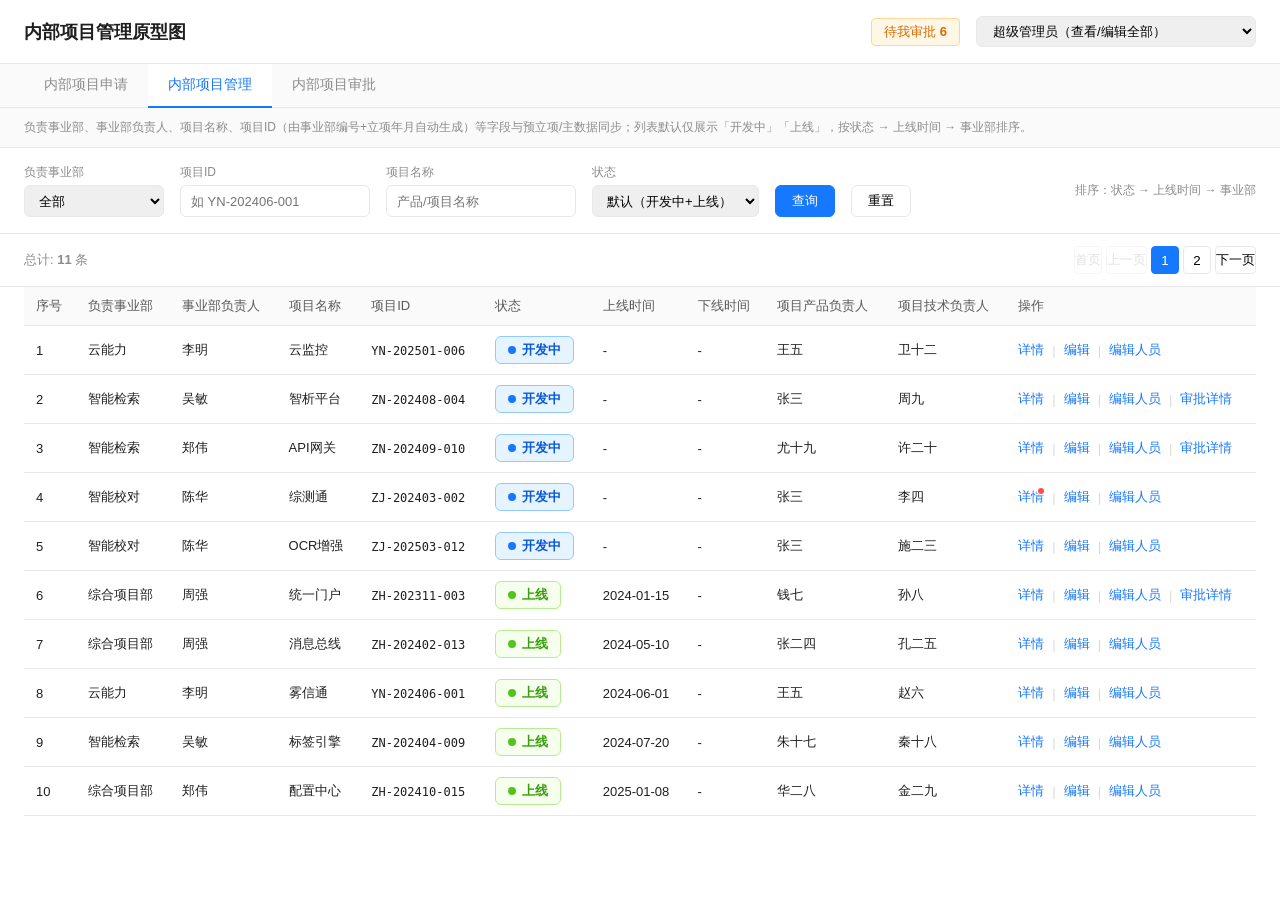
==== internal-project-management/index.html @ 118da161 "Add files via upload" ====
<!DOCTYPE html>
<html lang="zh-CN">
<head>
  <meta charset="UTF-8" />
  <meta name="viewport" content="width=device-width, initial-scale=1.0" />
  <title>内部项目管理原型图</title>
  <link rel="stylesheet" href="css/common.css" />
  <style>
    :root { --primary-hover: #4096ff; }
    .app { max-width: 1600px; margin: 0 auto; background: #fff; min-height: 100vh; box-shadow: 0 0 24px rgba(0,0,0,.06); }
    .header {
      display: flex;
      align-items: center;
      justify-content: space-between;
      padding: 16px 24px;
      border-bottom: 1px solid var(--border);
    }
    .header h1 { font-size: 18px; font-weight: 600; }
    .header-right { display: flex; align-items: center; gap: 16px; }
    .badge-pending {
      background: #fff7e6;
      border: 1px solid #ffd591;
      color: #d46b08;
      padding: 4px 12px;
      border-radius: 4px;
      font-size: 13px;
      cursor: pointer;
    }
    .role-select {
      padding: 6px 12px;
      border: 1px solid var(--border);
      border-radius: 6px;
      min-width: 280px;
      font-size: 13px;
    }
    .sub-tabs {
      display: flex;
      gap: 0;
      padding: 0 24px;
      border-bottom: 1px solid var(--border);
      background: #fafafa;
    }
    .sub-tabs button {
      padding: 12px 20px;
      border: none;
      background: none;
      cursor: pointer;
      font-size: 14px;
      color: var(--text-secondary);
      border-bottom: 2px solid transparent;
      margin-bottom: -1px;
    }
    .sub-tabs button.active {
      color: var(--primary);
      border-bottom-color: var(--primary);
      font-weight: 500;
      background: #fff;
    }
    .hint {
      padding: 10px 24px;
      font-size: 12px;
      color: var(--text-secondary);
      background: #fafafa;
      border-bottom: 1px solid var(--border);
      line-height: 1.6;
    }
    .filters {
      display: flex;
      flex-wrap: wrap;
      align-items: flex-end;
      gap: 12px 16px;
      padding: 16px 24px;
      border-bottom: 1px solid var(--border);
    }
    .field { display: flex; flex-direction: column; gap: 4px; }
    .field label { font-size: 12px; color: var(--text-secondary); }
    .field input, .field select {
      height: 32px;
      padding: 0 10px;
      border: 1px solid var(--border);
      border-radius: 6px;
      min-width: 140px;
      font-size: 13px;
    }
    .field input { min-width: 160px; }
    .btn {
      height: 32px;
      padding: 0 16px;
      border-radius: 6px;
      font-size: 13px;
      cursor: pointer;
      border: 1px solid var(--border);
      background: #fff;
    }
    .btn-primary { background: var(--primary); color: #fff; border-color: var(--primary); }
    .btn-primary:hover { background: var(--primary-hover); }
    .sort-hint {
      margin-left: auto;
      font-size: 12px;
      color: var(--text-secondary);
      align-self: center;
    }
    .toolbar {
      display: flex;
      align-items: center;
      justify-content: space-between;
      padding: 12px 24px;
      border-bottom: 1px solid var(--border);
    }
    .toolbar .total { color: var(--text-secondary); font-size: 13px; }
    .pagination { display: flex; gap: 4px; align-items: center; font-size: 13px; }
    .pagination button {
      min-width: 28px;
      height: 28px;
      border: 1px solid var(--border);
      background: #fff;
      border-radius: 4px;
      cursor: pointer;
    }
    .pagination button.active { background: var(--primary); color: #fff; border-color: var(--primary); }
    .pagination button:disabled { opacity: .4; cursor: not-allowed; }
    .table-wrap { overflow-x: auto; padding: 0 24px 24px; }
    table { width: 100%; border-collapse: collapse; font-size: 13px; }
    th, td {
      padding: 10px 12px;
      text-align: left;
      border-bottom: 1px solid var(--border);
      white-space: nowrap;
    }
    th { background: #fafafa; font-weight: 500; color: #595959; }
    tr:hover td { background: #fafafa; }
    .actions { display: flex; flex-wrap: wrap; align-items: center; gap: 6px 8px; }
    .actions a, .actions button.link {
      background: none;
      border: none;
      color: var(--primary);
      cursor: pointer;
      font-size: 13px;
      padding: 0;
      text-decoration: none;
    }
    .actions a:hover, .actions button.link:hover { text-decoration: underline; }
    .action-sep { color: #d9d9d9; user-select: none; pointer-events: none; }
    .detail-entry.has-dot { position: relative; display: inline-block; padding-right: 8px; }
    .detail-entry.has-dot::after {
      content: "";
      position: absolute;
      top: 0;
      right: 0;
      width: 6px;
      height: 6px;
      background: #ff4d4f;
      border-radius: 50%;
      box-shadow: 0 0 0 1px #fff;
    }
    .actions a.disabled, .actions button.link.disabled {
      color: #bfbfbf;
      cursor: not-allowed;
      text-decoration: none;
    }
    .tab-panel { display: none; }
    .tab-panel.active { display: block; }
    .empty-state {
      padding: 48px;
      text-align: center;
      color: var(--text-secondary);
    }
    .apply-placeholder {
      padding: 40px 24px;
      text-align: center;
      color: var(--text-secondary);
    }
    .apply-placeholder p { margin-top: 8px; font-size: 13px; }
  </style>
</head>
<body>
  <div class="app">
    <header class="header">
      <h1>内部项目管理原型图</h1>
      <div class="header-right">
        <span class="badge-pending" id="pendingBadge" title="切换到内部项目审批">待我审批 <strong id="pendingCount">0</strong></span>
        <select class="role-select" id="roleSelect" aria-label="原型角色"></select>
      </div>
    </header>

    <nav class="sub-tabs" id="subTabs">
      <button type="button" data-tab="apply">内部项目申请</button>
      <button type="button" data-tab="manage" class="active">内部项目管理</button>
      <button type="button" data-tab="approve">内部项目审批</button>
    </nav>

    <div id="panelApply" class="tab-panel">
      <p class="hint">内部项目立项申请列表；审批通过后将进入「内部项目管理」。项目ID 在审批通过后按<strong>事业部编号 + 立项年月</strong>生成。当前角色：<span id="applyRoleHint"></span></p>

      <form class="filters" id="applyFilterForm" onsubmit="return false;">
        <div class="field">
          <label for="afApplyBu">负责事业部</label>
          <select id="afApplyBu"><option value="">全部</option></select>
        </div>
        <div class="field">
          <label for="afApplyName">项目名称</label>
          <input id="afApplyName" type="text" placeholder="产品/项目名称" />
        </div>
        <div class="field">
          <label for="afApplyStatus">申请状态</label>
          <select id="afApplyStatus">
            <option value="default" selected>默认（进行中）</option>
            <option value="draft">待提交</option>
            <option value="reviewing">审核中</option>
            <option value="pending">待我审批</option>
            <option value="done">已通过</option>
            <option value="rejected">已驳回</option>
            <option value="all">全部</option>
          </select>
        </div>
        <button type="button" class="btn btn-primary" id="btnApplySearch">查询</button>
        <button type="button" class="btn" id="btnApplyReset">重置</button>
      </form>

      <div class="toolbar">
        <span class="total">总计: <strong id="applyTotalCount">0</strong> 条</span>
        <div style="display:flex;align-items:center;gap:12px;flex-wrap:wrap">
          <button type="button" class="btn btn-primary" id="btnNewApply">新建申请</button>
          <div class="pagination" id="applyPagination"></div>
        </div>
      </div>

      <div class="table-wrap">
        <table>
          <thead>
            <tr>
              <th>序号</th>
              <th>负责事业部</th>
              <th>事业部负责人</th>
              <th>项目名称</th>
              <th>立项年月</th>
              <th>项目产品负责人</th>
              <th>项目技术负责人</th>
              <th>申请状态</th>
              <th>操作</th>
            </tr>
          </thead>
          <tbody id="applyTableBody"></tbody>
        </table>
      </div>
    </div>

    <div id="panelManage" class="tab-panel active">
      <p class="hint">负责事业部、事业部负责人、项目名称、项目ID（由事业部编号+立项年月自动生成）等字段与预立项/主数据同步；列表默认仅展示「开发中」「上线」，按状态 → 上线时间 → 事业部排序。</p>

      <form class="filters" id="filterForm" onsubmit="return false;">
        <div class="field">
          <label for="fBu">负责事业部</label>
          <select id="fBu"><option value="">全部</option></select>
        </div>
        <div class="field">
          <label for="fProjectId">项目ID</label>
          <input id="fProjectId" type="text" placeholder="如 YN-202406-001" />
        </div>
        <div class="field">
          <label for="fName">项目名称</label>
          <input id="fName" type="text" placeholder="产品/项目名称" />
        </div>
        <div class="field">
          <label for="fStatus">状态</label>
          <select id="fStatus">
            <option value="all">全部</option>
            <option value="default" selected>默认（开发中+上线）</option>
            <option value="开发中">开发中</option>
            <option value="上线">上线</option>
            <option value="下线">下线</option>
          </select>
        </div>
        <button type="button" class="btn btn-primary" id="btnSearch">查询</button>
        <button type="button" class="btn" id="btnReset">重置</button>
        <span class="sort-hint">排序：状态 → 上线时间 → 事业部</span>
      </form>

      <div class="toolbar">
        <span class="total">总计: <strong id="totalCount">0</strong> 条</span>
        <div class="pagination" id="pagination"></div>
      </div>

      <div class="table-wrap">
        <table>
          <thead>
            <tr>
              <th>序号</th>
              <th>负责事业部</th>
              <th>事业部负责人</th>
              <th>项目名称</th>
              <th>项目ID</th>
              <th>状态</th>
              <th>上线时间</th>
              <th>下线时间</th>
              <th>项目产品负责人</th>
              <th>项目技术负责人</th>
              <th>操作</th>
            </tr>
          </thead>
          <tbody id="tableBody"></tbody>
        </table>
      </div>
    </div>

    <div id="panelApprove" class="tab-panel">
      <p class="hint">默认仅展示<strong>流转到当前角色、待我处理</strong>的审批（不含待填写草稿）；点击「审批详情」查看流程。超级管理层/管理层可筛选已通过、已驳回等历史记录。</p>
      <form class="filters" id="approveFilterForm" onsubmit="return false;">
        <div class="field">
          <label for="afWfStatus">审批状态</label>
          <select id="afWfStatus">
            <option value="default" selected>默认（待我审批）</option>
            <option value="pending">待我审批</option>
            <option value="done">已通过</option>
            <option value="rejected">已驳回</option>
            <option value="all">全部记录</option>
          </select>
        </div>
        <div class="field">
          <label for="afType">申请类型</label>
          <select id="afType">
            <option value="">全部</option>
            <option value="establish">立项申请</option>
            <option value="status">状态变更</option>
            <option value="ownerChange">负责人变更</option>
            <option value="buChange">事业部变更</option>
            <option value="delete">删除申请</option>
          </select>
        </div>
        <div class="field">
          <label for="afName">项目名称 / ID</label>
          <input id="afName" type="text" placeholder="关键词检索" />
        </div>
        <button type="button" class="btn btn-primary" id="btnApproveSearch">查询</button>
        <button type="button" class="btn" id="btnApproveReset">重置</button>
        <span class="sort-hint" id="approveTotalHint"></span>
      </form>
      <div class="table-wrap" style="padding-top:0">
        <table>
          <thead>
            <tr>
              <th>序号</th>
              <th>项目名称</th>
              <th>项目ID</th>
              <th>申请类型</th>
              <th>状态</th>
              <th>操作</th>
            </tr>
          </thead>
          <tbody id="approveBody"></tbody>
        </table>
      </div>
    </div>
  </div>

  <div class="toast" id="toast"></div>

  <div class="modal-overlay" id="modal">
    <div class="modal">
      <div class="modal-header">
        <span id="modalTitle">标题</span>
        <button type="button" class="modal-close" id="modalClose" aria-label="关闭">&times;</button>
      </div>
      <div class="modal-body" id="modalBody"></div>
      <div class="modal-footer" id="modalFooter"></div>
    </div>
  </div>

  <div class="modal-overlay confirm-modal" id="confirmModal">
    <div class="modal">
      <div class="modal-header"><span id="confirmTitle">请确认</span></div>
      <div class="modal-body"><div id="confirmMessage"></div></div>
      <div class="modal-footer" style="padding:12px 20px;border-top:1px solid #e8e8e8;display:flex;justify-content:flex-end;gap:8px">
        <button type="button" class="btn" id="confirmCancel">取消</button>
        <button type="button" class="btn btn-primary" id="confirmOk">确认</button>
      </div>
    </div>
  </div>

  <script src="js/store.js?v=2"></script>
  <script src="js/approval.js?v=2"></script>
  <script src="js/project-edit.js?v=2"></script>
  <script src="js/list.js?v=2"></script>
</body>
</html>
---- internal-project-management/css/common.css ----
:root {
  --primary: #1677ff;
  --primary-hover: #4096ff;
  --border: #e8e8e8;
  --bg: #f5f6f8;
  --text: #1f1f1f;
  --text-secondary: #8c8c8c;
  --status-online: #52c41a;
  --status-dev: #1677ff;
  --status-offline: #8c8c8c;
}
* { box-sizing: border-box; margin: 0; padding: 0; }
body {
  font-family: -apple-system, BlinkMacSystemFont, "Segoe UI", "PingFang SC", "Microsoft YaHei", sans-serif;
  font-size: 14px;
  color: var(--text);
  background: var(--bg);
  min-height: 100vh;
}
.btn {
  height: 32px;
  padding: 0 16px;
  border-radius: 6px;
  font-size: 13px;
  cursor: pointer;
  border: 1px solid var(--border);
  background: #fff;
  display: inline-flex;
  align-items: center;
  justify-content: center;
}
.btn-primary { background: var(--primary); color: #fff; border-color: var(--primary); }
.btn-primary:hover { background: var(--primary-hover); }
.btn:disabled { opacity: .45; cursor: not-allowed; }
.btn-danger { color: #ff4d4f; border-color: #ffccc7; }
.btn-danger:hover { background: #fff2f0; }
.status-badge {
  display: inline-flex;
  align-items: center;
  gap: 6px;
  padding: 4px 12px;
  border-radius: 6px;
  font-weight: 600;
  font-size: 13px;
}
.status-badge::before { content: ""; width: 8px; height: 8px; border-radius: 50%; }
.status-online { background: #f6ffed; color: #389e0d; border: 1px solid #b7eb8f; }
.status-online::before { background: var(--status-online); }
.status-dev { background: #e6f4ff; color: #0958d9; border: 1px solid #91caff; }
.status-dev::before { background: var(--status-dev); }
.status-offline { background: #f5f5f5; color: #595959; border: 1px solid #d9d9d9; }
.status-offline::before { background: var(--status-offline); }
.action-tag { font-size: 11px; padding: 1px 6px; border-radius: 3px; white-space: nowrap; }
.tag-warn { background: #fff7e6; color: #d46b08; border: 1px solid #ffd591; }
.tag-danger { background: #fff2f0; color: #cf1322; border: 1px solid #ffccc7; }
.modal-overlay {
  display: none;
  position: fixed;
  inset: 0;
  background: rgba(0,0,0,.45);
  z-index: 1000;
  align-items: center;
  justify-content: center;
  padding: 24px;
  pointer-events: none;
}
.modal-overlay.show { display: flex; pointer-events: auto; }
#modal.modal-overlay.show { z-index: 1100; }
.confirm-modal.show { z-index: 1200; }
.modal {
  background: #fff;
  border-radius: 8px;
  width: 480px;
  max-width: 100%;
  max-height: 85vh;
  overflow: hidden;
  display: flex;
  flex-direction: column;
  box-shadow: 0 6px 24px rgba(0,0,0,.15);
}
.modal-header {
  padding: 16px 20px;
  border-bottom: 1px solid var(--border);
  font-weight: 600;
  display: flex;
  justify-content: space-between;
  align-items: center;
  flex-shrink: 0;
}
.modal-close { background: none; border: none; font-size: 20px; cursor: pointer; color: #8c8c8c; }
.modal-body { padding: 20px; overflow-y: auto; flex: 1; }
.modal-footer {
  padding: 12px 20px;
  border-top: 1px solid var(--border);
  display: flex;
  justify-content: flex-end;
  gap: 8px;
  flex-shrink: 0;
}
.modal-footer.hidden { display: none; }
.modal-overlay.wide .modal { width: 560px; }
.modal-overlay.large .modal { width: 640px; }
.modal-body .form-field { margin-bottom: 14px; }
.modal-body .form-field label { display: block; font-size: 13px; margin-bottom: 6px; font-weight: 500; }
.modal-body .form-field input,
.modal-body .form-field textarea,
.modal-body .form-field select {
  width: 100%;
  padding: 8px 10px;
  border: 1px solid var(--border);
  border-radius: 6px;
  font-size: 13px;
}
.modal-body .form-field textarea { min-height: 80px; resize: vertical; }
.field-hint { display: block; font-size: 12px; color: #8c8c8c; margin-bottom: 6px; }
.form-section-title { font-size: 14px; font-weight: 600; margin: 0 0 12px; color: #262626; }

/* 人员搜索选择器 */
.people-picker { position: relative; }
.people-picker-input {
  width: 100%;
  padding: 8px 10px;
  border: 1px solid var(--border);
  border-radius: 6px;
  font-size: 13px;
}
.people-picker-list {
  display: none;
  position: absolute;
  left: 0;
  right: 0;
  top: 100%;
  margin: 4px 0 0;
  padding: 4px 0;
  max-height: 200px;
  overflow-y: auto;
  background: #fff;
  border: 1px solid var(--border);
  border-radius: 6px;
  box-shadow: 0 4px 12px rgba(0,0,0,.1);
  list-style: none;
  z-index: 10;
}
.people-picker-list.open { display: block; }
.people-picker-list li {
  padding: 8px 12px;
  font-size: 13px;
  cursor: pointer;
}
.people-picker-list li:hover,
.people-picker-list li:focus { background: #e6f4ff; color: #0958d9; }
.people-picker-list .people-picker-empty { color: #8c8c8c; cursor: default; }
.people-picker-list .people-picker-empty:hover { background: transparent; color: #8c8c8c; }
.people-picker-add { margin-top: 10px; }

.member-chip-list {
  display: flex;
  flex-wrap: wrap;
  gap: 8px;
  min-height: 32px;
  margin-bottom: 4px;
}
.member-chips-empty { font-size: 12px; color: #8c8c8c; }
.member-chip {
  display: inline-flex;
  align-items: center;
  gap: 4px;
  padding: 4px 8px 4px 10px;
  background: #f0f5ff;
  border: 1px solid #adc6ff;
  border-radius: 4px;
  font-size: 13px;
}
.member-chip-remove {
  border: none;
  background: none;
  color: #8c8c8c;
  cursor: pointer;
  font-size: 16px;
  line-height: 1;
  padding: 0 2px;
}
.member-chip-remove:hover { color: #ff4d4f; }
.cross-members-readonly { margin-top: 16px; padding-top: 12px; border-top: 1px dashed var(--border); }
.cross-members-readonly .member-tags { display: flex; flex-wrap: wrap; gap: 6px; margin-top: 8px; }
.edit-form-grid {
  display: grid;
  grid-template-columns: 1fr 1fr;
  gap: 12px 16px;
}
.edit-form-grid .form-field.full { grid-column: 1 / -1; }
.bu-change-reason.hidden,
.change-approval-reason.hidden { display: none; }
@media (max-width: 560px) {
  .edit-form-grid { grid-template-columns: 1fr; }
}

.cross-members-readonly .member-tag {
  font-size: 12px;
  padding: 2px 8px;
  border-radius: 4px;
  background: #fff7e6;
  border: 1px solid #ffd591;
  color: #d46b08;
}
.toast {
  position: fixed;
  bottom: 24px;
  left: 50%;
  transform: translateX(-50%);
  background: rgba(0,0,0,.78);
  color: #fff;
  padding: 10px 20px;
  border-radius: 6px;
  font-size: 13px;
  z-index: 2000;
  opacity: 0;
  transition: opacity .2s;
  pointer-events: none;
}
.toast.show { opacity: 1; }

/* 审批流程状态 */
.wf-status {
  display: inline-block;
  padding: 2px 10px;
  border-radius: 4px;
  font-size: 12px;
  font-weight: 500;
  cursor: inherit;
}
button.link.wf-status-btn { border: none; background: none; padding: 0; cursor: pointer; }
button.link.wf-status-btn:hover .wf-status { opacity: 0.85; text-decoration: underline; }
.wf-draft { background: #fff7e6; color: #d46b08; border: 1px solid #ffd591; }
.wf-pending { background: #fff2f0; color: #cf1322; border: 1px solid #ffccc7; }
.wf-reviewing { background: #e6f4ff; color: #0958d9; border: 1px solid #91caff; }
.wf-done { background: #f6ffed; color: #389e0d; border: 1px solid #b7eb8f; }
.wf-rejected { background: #f5f5f5; color: #595959; border: 1px solid #d9d9d9; }
.wf-hint { font-size: 12px; color: #8c8c8c; margin-top: 4px; max-width: 280px; }

.wf-chart-title { font-weight: 600; margin-bottom: 8px; }
.wf-chart-meta { font-size: 12px; color: #8c8c8c; display: flex; gap: 16px; margin-bottom: 20px; }
.wf-steps {
  display: flex;
  flex-direction: row;
  align-items: flex-start;
  gap: 0;
  padding: 8px 0 4px;
  overflow-x: auto;
}
.wf-step {
  flex: 1;
  min-width: 140px;
  display: flex;
  flex-direction: column;
  align-items: center;
  text-align: center;
  padding: 0 20px;
  position: relative;
}
.wf-step:not(:last-child)::after {
  content: "";
  position: absolute;
  top: 14px;
  left: calc(50% + 18px);
  width: calc(100% - 36px);
  height: 2px;
  background: #e8e8e8;
  z-index: 0;
}
.wf-step.done:not(:last-child)::after { background: #91caff; }
.wf-step-icon {
  width: 28px;
  height: 28px;
  border-radius: 50%;
  border: 2px solid #d9d9d9;
  display: flex;
  align-items: center;
  justify-content: center;
  font-size: 12px;
  background: #fff;
  flex-shrink: 0;
  z-index: 1;
  margin-bottom: 10px;
}
.wf-step.done .wf-step-icon { background: #1677ff; border-color: #1677ff; color: #fff; }
.wf-step.active .wf-step-icon { border-color: #1677ff; color: #1677ff; box-shadow: 0 0 0 3px #e6f4ff; }
.wf-step.rejected .wf-step-icon { border-color: #ff4d4f; color: #ff4d4f; }
.wf-step-body { width: 100%; }
.wf-step-label { font-weight: 500; font-size: 13px; }
.wf-step-assignee { font-size: 12px; color: #8c8c8c; margin-top: 2px; }
.wf-step-status { font-size: 12px; margin-top: 6px; }
.wf-step-tag { font-size: 11px; padding: 1px 6px; border-radius: 3px; margin-left: 6px; }
.wf-step-tag.pending { background: #fff2f0; color: #cf1322; }
.wf-step-tag.reviewing { background: #e6f4ff; color: #0958d9; }
.wf-step-time { font-size: 11px; color: #bfbfbf; margin-top: 2px; }
.wf-files { margin-top: 20px; padding-top: 16px; border-top: 1px solid #e8e8e8; }
.wf-files-title { font-size: 13px; font-weight: 500; margin-bottom: 10px; }
.wf-file-item {
  display: flex;
  align-items: center;
  gap: 10px;
  padding: 8px 12px;
  background: #fafafa;
  border-radius: 6px;
  margin-bottom: 6px;
  font-size: 13px;
}
.wf-file-size { color: #8c8c8c; font-size: 12px; flex: 1; }

.confirm-modal .modal { width: 420px; }
.confirm-modal .modal-body p { font-size: 14px; line-height: 1.6; }
.flow-modal .modal { width: 560px; }

/* 审批列表内嵌进度 */
#panelApprove table th.col-progress,
#panelApprove table td.col-progress {
  min-width: 320px;
  max-width: 480px;
  white-space: normal;
}
.wf-inline {
  display: flex;
  flex-wrap: wrap;
  align-items: center;
  gap: 2px 0;
  font-size: 12px;
  line-height: 1.4;
}
.wf-inline-arrow {
  display: inline-block;
  width: 14px;
  height: 1px;
  background: #d9d9d9;
  margin: 0 4px;
  position: relative;
  flex-shrink: 0;
}
.wf-inline-arrow::after {
  content: "";
  position: absolute;
  right: 0;
  top: -3px;
  border: 4px solid transparent;
  border-left-color: #d9d9d9;
}
.wf-inline-step {
  display: inline-flex;
  flex-direction: column;
  align-items: center;
  padding: 4px 8px;
  border-radius: 6px;
  border: 1px solid #e8e8e8;
  background: #fafafa;
  min-width: 72px;
  position: relative;
}
.wf-inline-step .wf-inline-label { font-weight: 500; color: #595959; font-size: 11px; }
.wf-inline-step .wf-inline-sub { font-size: 10px; color: #8c8c8c; margin-top: 2px; max-width: 88px; overflow: hidden; text-overflow: ellipsis; white-space: nowrap; }
.wf-inline-step.done { background: #f6ffed; border-color: #b7eb8f; }
.wf-inline-step.done .wf-inline-label { color: #389e0d; }
.wf-inline-step.done::before { content: "✓"; position: absolute; top: -6px; right: -4px; font-size: 10px; color: #52c41a; background: #fff; border-radius: 50%; width: 14px; height: 14px; line-height: 14px; text-align: center; }
.wf-inline-step.active { background: #e6f4ff; border-color: #91caff; box-shadow: 0 0 0 2px rgba(22,119,255,.12); }
.wf-inline-step.active .wf-inline-label { color: #0958d9; }
.wf-inline-step.wait { opacity: 0.75; }
.wf-inline-step.rejected { background: #fff2f0; border-color: #ffccc7; }
.wf-inline-step.rejected .wf-inline-label { color: #cf1322; }
.wf-inline-tag {
  font-style: normal;
  font-size: 10px;
  padding: 0 4px;
  border-radius: 2px;
  margin-top: 3px;
  background: #fff7e6;
  color: #d46b08;
}
.wf-inline-step.active .wf-inline-tag { background: #fff2f0; color: #cf1322; }
.wf-inline-files {
  flex: 1 1 100%;
  margin-top: 6px;
}
.btn-view-file-inline {
  font-size: 12px;
  padding: 0;
}
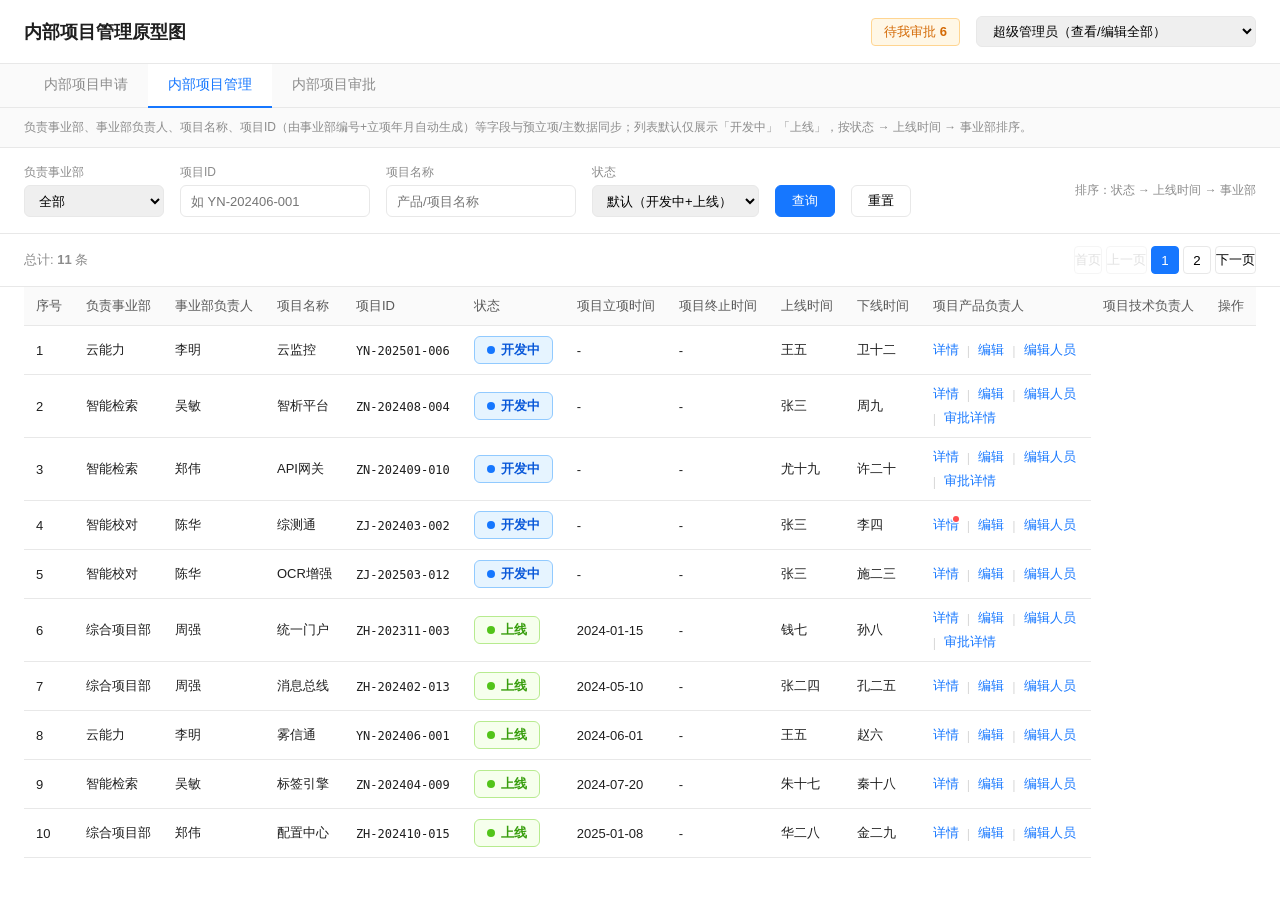
==== commit 57d5b05e: "Fix HTML encoding issues in index.html" ====
--- a/internal-project-management/index.html
+++ b/internal-project-management/index.html
@@ -291,6 +291,8 @@
               <th>项目名称</th>
               <th>项目ID</th>
               <th>状态</th>
+              <th>项目立项时间</th>
+              <th>项目终止时间</th>
               <th>上线时间</th>
               <th>下线时间</th>
               <th>项目产品负责人</th>
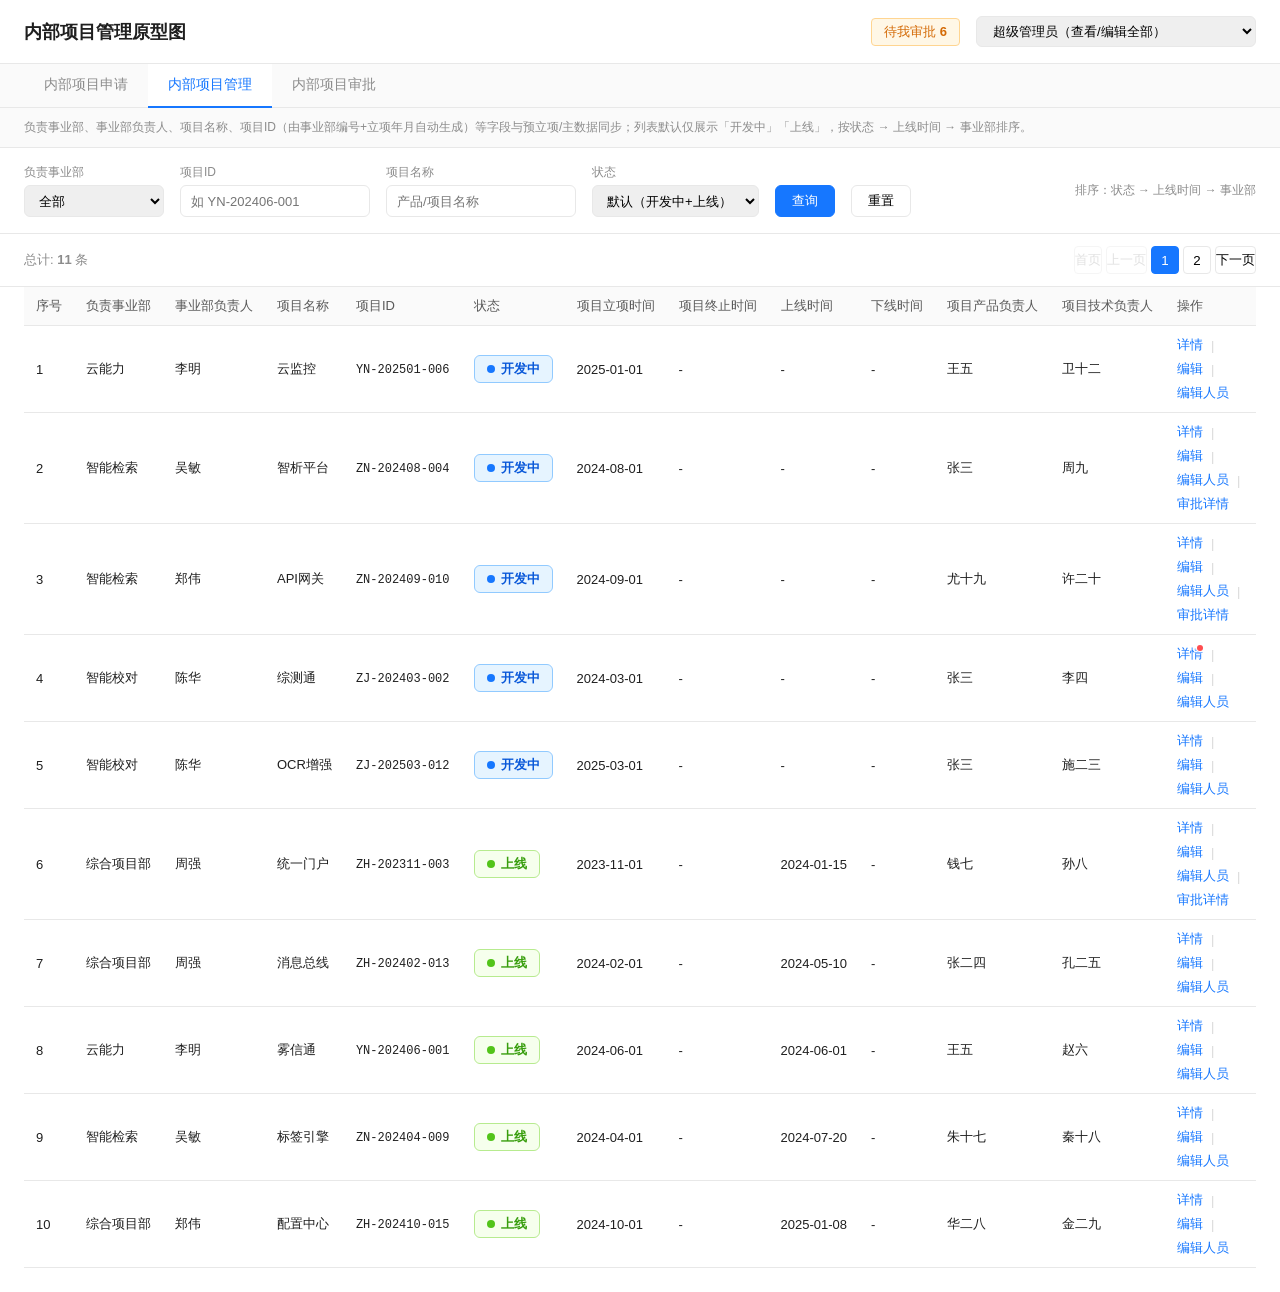
==== commit 94680ca8: "Update index.html" ====
--- a/internal-project-management/index.html
+++ b/internal-project-management/index.html
@@ -379,9 +379,9 @@
     </div>
   </div>
 
-  <script src="js/store.js?v=2"></script>
-  <script src="js/approval.js?v=2"></script>
-  <script src="js/project-edit.js?v=2"></script>
-  <script src="js/list.js?v=2"></script>
+  <script src="js/store.js?v=3"></script>
+  <script src="js/approval.js?v=3"></script>
+  <script src="js/project-edit.js?v=3"></script>
+  <script src="js/list.js?v=3"></script>
 </body>
 </html>
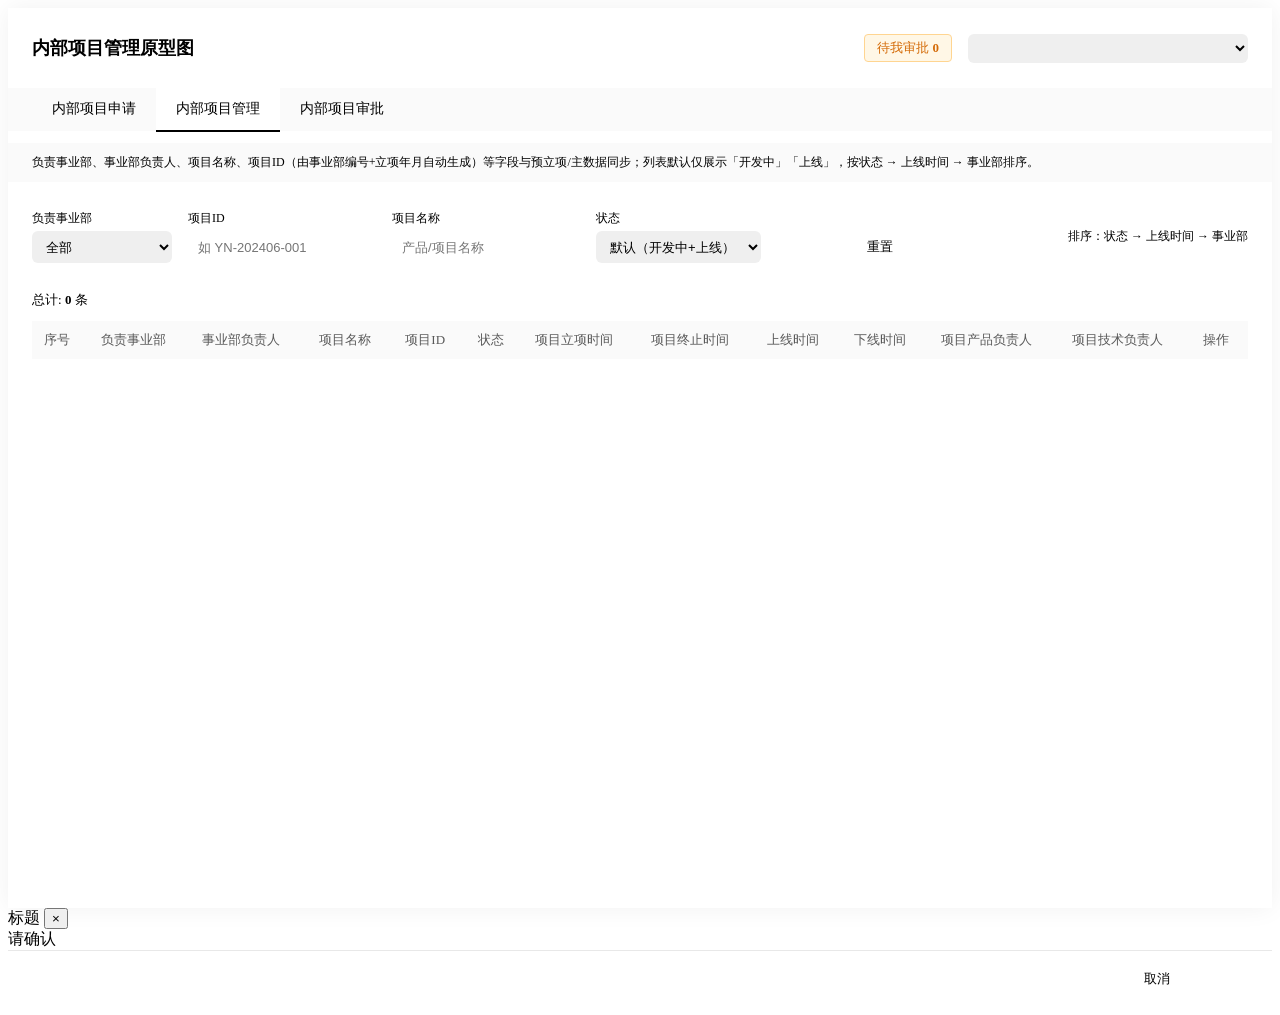
==== commit 64e85ca3: "Update index.html" ====
--- a/internal-project-management/index.html
+++ b/internal-project-management/index.html
@@ -379,9 +379,9 @@
     </div>
   </div>
 
-  <script src="js/store.js?v=3"></script>
-  <script src="js/approval.js?v=3"></script>
-  <script src="js/project-edit.js?v=3"></script>
-  <script src="js/list.js?v=3"></script>
+  <script src="js/store.js?v=4"></script>
+  <script src="js/approval.js?v=4"></script>
+  <script src="js/project-edit.js?v=4"></script>
+  <script src="js/list.js?v=4"></script>
 </body>
 </html>
--- a/internal-project-management/css/common.css
+++ b/internal-project-management/css/common.css
@@ -1,385 +1,840 @@
-:root {
-  --primary: #1677ff;
-  --primary-hover: #4096ff;
-  --border: #e8e8e8;
-  --bg: #f5f6f8;
-  --text: #1f1f1f;
-  --text-secondary: #8c8c8c;
-  --status-online: #52c41a;
-  --status-dev: #1677ff;
-  --status-offline: #8c8c8c;
-}
-* { box-sizing: border-box; margin: 0; padding: 0; }
-body {
-  font-family: -apple-system, BlinkMacSystemFont, "Segoe UI", "PingFang SC", "Microsoft YaHei", sans-serif;
-  font-size: 14px;
-  color: var(--text);
-  background: var(--bg);
-  min-height: 100vh;
-}
-.btn {
-  height: 32px;
-  padding: 0 16px;
-  border-radius: 6px;
-  font-size: 13px;
-  cursor: pointer;
-  border: 1px solid var(--border);
-  background: #fff;
-  display: inline-flex;
-  align-items: center;
-  justify-content: center;
-}
-.btn-primary { background: var(--primary); color: #fff; border-color: var(--primary); }
-.btn-primary:hover { background: var(--primary-hover); }
-.btn:disabled { opacity: .45; cursor: not-allowed; }
-.btn-danger { color: #ff4d4f; border-color: #ffccc7; }
-.btn-danger:hover { background: #fff2f0; }
-.status-badge {
-  display: inline-flex;
-  align-items: center;
-  gap: 6px;
-  padding: 4px 12px;
-  border-radius: 6px;
-  font-weight: 600;
-  font-size: 13px;
-}
-.status-badge::before { content: ""; width: 8px; height: 8px; border-radius: 50%; }
-.status-online { background: #f6ffed; color: #389e0d; border: 1px solid #b7eb8f; }
-.status-online::before { background: var(--status-online); }
-.status-dev { background: #e6f4ff; color: #0958d9; border: 1px solid #91caff; }
-.status-dev::before { background: var(--status-dev); }
-.status-offline { background: #f5f5f5; color: #595959; border: 1px solid #d9d9d9; }
-.status-offline::before { background: var(--status-offline); }
-.action-tag { font-size: 11px; padding: 1px 6px; border-radius: 3px; white-space: nowrap; }
-.tag-warn { background: #fff7e6; color: #d46b08; border: 1px solid #ffd591; }
-.tag-danger { background: #fff2f0; color: #cf1322; border: 1px solid #ffccc7; }
-.modal-overlay {
-  display: none;
-  position: fixed;
-  inset: 0;
-  background: rgba(0,0,0,.45);
-  z-index: 1000;
-  align-items: center;
-  justify-content: center;
-  padding: 24px;
-  pointer-events: none;
-}
-.modal-overlay.show { display: flex; pointer-events: auto; }
-#modal.modal-overlay.show { z-index: 1100; }
-.confirm-modal.show { z-index: 1200; }
-.modal {
-  background: #fff;
-  border-radius: 8px;
-  width: 480px;
-  max-width: 100%;
-  max-height: 85vh;
-  overflow: hidden;
-  display: flex;
-  flex-direction: column;
-  box-shadow: 0 6px 24px rgba(0,0,0,.15);
-}
-.modal-header {
-  padding: 16px 20px;
-  border-bottom: 1px solid var(--border);
-  font-weight: 600;
-  display: flex;
-  justify-content: space-between;
-  align-items: center;
-  flex-shrink: 0;
-}
-.modal-close { background: none; border: none; font-size: 20px; cursor: pointer; color: #8c8c8c; }
-.modal-body { padding: 20px; overflow-y: auto; flex: 1; }
-.modal-footer {
-  padding: 12px 20px;
-  border-top: 1px solid var(--border);
-  display: flex;
-  justify-content: flex-end;
-  gap: 8px;
-  flex-shrink: 0;
-}
-.modal-footer.hidden { display: none; }
-.modal-overlay.wide .modal { width: 560px; }
-.modal-overlay.large .modal { width: 640px; }
-.modal-body .form-field { margin-bottom: 14px; }
-.modal-body .form-field label { display: block; font-size: 13px; margin-bottom: 6px; font-weight: 500; }
-.modal-body .form-field input,
-.modal-body .form-field textarea,
-.modal-body .form-field select {
-  width: 100%;
-  padding: 8px 10px;
-  border: 1px solid var(--border);
-  border-radius: 6px;
-  font-size: 13px;
-}
-.modal-body .form-field textarea { min-height: 80px; resize: vertical; }
-.field-hint { display: block; font-size: 12px; color: #8c8c8c; margin-bottom: 6px; }
-.form-section-title { font-size: 14px; font-weight: 600; margin: 0 0 12px; color: #262626; }
-
-/* 人员搜索选择器 */
-.people-picker { position: relative; }
-.people-picker-input {
-  width: 100%;
-  padding: 8px 10px;
-  border: 1px solid var(--border);
-  border-radius: 6px;
-  font-size: 13px;
-}
-.people-picker-list {
-  display: none;
-  position: absolute;
-  left: 0;
-  right: 0;
-  top: 100%;
-  margin: 4px 0 0;
-  padding: 4px 0;
-  max-height: 200px;
-  overflow-y: auto;
-  background: #fff;
-  border: 1px solid var(--border);
-  border-radius: 6px;
-  box-shadow: 0 4px 12px rgba(0,0,0,.1);
-  list-style: none;
-  z-index: 10;
-}
-.people-picker-list.open { display: block; }
-.people-picker-list li {
-  padding: 8px 12px;
-  font-size: 13px;
-  cursor: pointer;
-}
-.people-picker-list li:hover,
-.people-picker-list li:focus { background: #e6f4ff; color: #0958d9; }
-.people-picker-list .people-picker-empty { color: #8c8c8c; cursor: default; }
-.people-picker-list .people-picker-empty:hover { background: transparent; color: #8c8c8c; }
-.people-picker-add { margin-top: 10px; }
-
-.member-chip-list {
-  display: flex;
-  flex-wrap: wrap;
-  gap: 8px;
-  min-height: 32px;
-  margin-bottom: 4px;
-}
-.member-chips-empty { font-size: 12px; color: #8c8c8c; }
-.member-chip {
-  display: inline-flex;
-  align-items: center;
-  gap: 4px;
-  padding: 4px 8px 4px 10px;
-  background: #f0f5ff;
-  border: 1px solid #adc6ff;
-  border-radius: 4px;
-  font-size: 13px;
-}
-.member-chip-remove {
-  border: none;
-  background: none;
-  color: #8c8c8c;
-  cursor: pointer;
-  font-size: 16px;
-  line-height: 1;
-  padding: 0 2px;
-}
-.member-chip-remove:hover { color: #ff4d4f; }
-.cross-members-readonly { margin-top: 16px; padding-top: 12px; border-top: 1px dashed var(--border); }
-.cross-members-readonly .member-tags { display: flex; flex-wrap: wrap; gap: 6px; margin-top: 8px; }
-.edit-form-grid {
-  display: grid;
-  grid-template-columns: 1fr 1fr;
-  gap: 12px 16px;
-}
-.edit-form-grid .form-field.full { grid-column: 1 / -1; }
-.bu-change-reason.hidden,
-.change-approval-reason.hidden { display: none; }
-@media (max-width: 560px) {
-  .edit-form-grid { grid-template-columns: 1fr; }
-}
-
-.cross-members-readonly .member-tag {
-  font-size: 12px;
-  padding: 2px 8px;
-  border-radius: 4px;
-  background: #fff7e6;
-  border: 1px solid #ffd591;
-  color: #d46b08;
-}
-.toast {
-  position: fixed;
-  bottom: 24px;
-  left: 50%;
-  transform: translateX(-50%);
-  background: rgba(0,0,0,.78);
-  color: #fff;
-  padding: 10px 20px;
-  border-radius: 6px;
-  font-size: 13px;
-  z-index: 2000;
-  opacity: 0;
-  transition: opacity .2s;
-  pointer-events: none;
-}
-.toast.show { opacity: 1; }
-
-/* 审批流程状态 */
-.wf-status {
-  display: inline-block;
-  padding: 2px 10px;
-  border-radius: 4px;
-  font-size: 12px;
-  font-weight: 500;
-  cursor: inherit;
-}
-button.link.wf-status-btn { border: none; background: none; padding: 0; cursor: pointer; }
-button.link.wf-status-btn:hover .wf-status { opacity: 0.85; text-decoration: underline; }
-.wf-draft { background: #fff7e6; color: #d46b08; border: 1px solid #ffd591; }
-.wf-pending { background: #fff2f0; color: #cf1322; border: 1px solid #ffccc7; }
-.wf-reviewing { background: #e6f4ff; color: #0958d9; border: 1px solid #91caff; }
-.wf-done { background: #f6ffed; color: #389e0d; border: 1px solid #b7eb8f; }
-.wf-rejected { background: #f5f5f5; color: #595959; border: 1px solid #d9d9d9; }
-.wf-hint { font-size: 12px; color: #8c8c8c; margin-top: 4px; max-width: 280px; }
-
-.wf-chart-title { font-weight: 600; margin-bottom: 8px; }
-.wf-chart-meta { font-size: 12px; color: #8c8c8c; display: flex; gap: 16px; margin-bottom: 20px; }
-.wf-steps {
-  display: flex;
-  flex-direction: row;
-  align-items: flex-start;
-  gap: 0;
-  padding: 8px 0 4px;
-  overflow-x: auto;
-}
-.wf-step {
-  flex: 1;
-  min-width: 140px;
-  display: flex;
-  flex-direction: column;
-  align-items: center;
-  text-align: center;
-  padding: 0 20px;
-  position: relative;
-}
-.wf-step:not(:last-child)::after {
-  content: "";
-  position: absolute;
-  top: 14px;
-  left: calc(50% + 18px);
-  width: calc(100% - 36px);
-  height: 2px;
-  background: #e8e8e8;
-  z-index: 0;
-}
-.wf-step.done:not(:last-child)::after { background: #91caff; }
-.wf-step-icon {
-  width: 28px;
-  height: 28px;
-  border-radius: 50%;
-  border: 2px solid #d9d9d9;
-  display: flex;
-  align-items: center;
-  justify-content: center;
-  font-size: 12px;
-  background: #fff;
-  flex-shrink: 0;
-  z-index: 1;
-  margin-bottom: 10px;
-}
-.wf-step.done .wf-step-icon { background: #1677ff; border-color: #1677ff; color: #fff; }
-.wf-step.active .wf-step-icon { border-color: #1677ff; color: #1677ff; box-shadow: 0 0 0 3px #e6f4ff; }
-.wf-step.rejected .wf-step-icon { border-color: #ff4d4f; color: #ff4d4f; }
-.wf-step-body { width: 100%; }
-.wf-step-label { font-weight: 500; font-size: 13px; }
-.wf-step-assignee { font-size: 12px; color: #8c8c8c; margin-top: 2px; }
-.wf-step-status { font-size: 12px; margin-top: 6px; }
-.wf-step-tag { font-size: 11px; padding: 1px 6px; border-radius: 3px; margin-left: 6px; }
-.wf-step-tag.pending { background: #fff2f0; color: #cf1322; }
-.wf-step-tag.reviewing { background: #e6f4ff; color: #0958d9; }
-.wf-step-time { font-size: 11px; color: #bfbfbf; margin-top: 2px; }
-.wf-files { margin-top: 20px; padding-top: 16px; border-top: 1px solid #e8e8e8; }
-.wf-files-title { font-size: 13px; font-weight: 500; margin-bottom: 10px; }
-.wf-file-item {
-  display: flex;
-  align-items: center;
-  gap: 10px;
-  padding: 8px 12px;
-  background: #fafafa;
-  border-radius: 6px;
-  margin-bottom: 6px;
-  font-size: 13px;
-}
-.wf-file-size { color: #8c8c8c; font-size: 12px; flex: 1; }
-
-.confirm-modal .modal { width: 420px; }
-.confirm-modal .modal-body p { font-size: 14px; line-height: 1.6; }
-.flow-modal .modal { width: 560px; }
-
-/* 审批列表内嵌进度 */
-#panelApprove table th.col-progress,
-#panelApprove table td.col-progress {
-  min-width: 320px;
-  max-width: 480px;
-  white-space: normal;
-}
-.wf-inline {
-  display: flex;
-  flex-wrap: wrap;
-  align-items: center;
-  gap: 2px 0;
-  font-size: 12px;
-  line-height: 1.4;
-}
-.wf-inline-arrow {
-  display: inline-block;
-  width: 14px;
-  height: 1px;
-  background: #d9d9d9;
-  margin: 0 4px;
-  position: relative;
-  flex-shrink: 0;
-}
-.wf-inline-arrow::after {
-  content: "";
-  position: absolute;
-  right: 0;
-  top: -3px;
-  border: 4px solid transparent;
-  border-left-color: #d9d9d9;
-}
-.wf-inline-step {
-  display: inline-flex;
-  flex-direction: column;
-  align-items: center;
-  padding: 4px 8px;
-  border-radius: 6px;
-  border: 1px solid #e8e8e8;
-  background: #fafafa;
-  min-width: 72px;
-  position: relative;
-}
-.wf-inline-step .wf-inline-label { font-weight: 500; color: #595959; font-size: 11px; }
-.wf-inline-step .wf-inline-sub { font-size: 10px; color: #8c8c8c; margin-top: 2px; max-width: 88px; overflow: hidden; text-overflow: ellipsis; white-space: nowrap; }
-.wf-inline-step.done { background: #f6ffed; border-color: #b7eb8f; }
-.wf-inline-step.done .wf-inline-label { color: #389e0d; }
-.wf-inline-step.done::before { content: "✓"; position: absolute; top: -6px; right: -4px; font-size: 10px; color: #52c41a; background: #fff; border-radius: 50%; width: 14px; height: 14px; line-height: 14px; text-align: center; }
-.wf-inline-step.active { background: #e6f4ff; border-color: #91caff; box-shadow: 0 0 0 2px rgba(22,119,255,.12); }
-.wf-inline-step.active .wf-inline-label { color: #0958d9; }
-.wf-inline-step.wait { opacity: 0.75; }
-.wf-inline-step.rejected { background: #fff2f0; border-color: #ffccc7; }
-.wf-inline-step.rejected .wf-inline-label { color: #cf1322; }
-.wf-inline-tag {
-  font-style: normal;
-  font-size: 10px;
-  padding: 0 4px;
-  border-radius: 2px;
-  margin-top: 3px;
-  background: #fff7e6;
-  color: #d46b08;
-}
-.wf-inline-step.active .wf-inline-tag { background: #fff2f0; color: #cf1322; }
-.wf-inline-files {
-  flex: 1 1 100%;
-  margin-top: 6px;
-}
-.btn-view-file-inline {
-  font-size: 12px;
-  padding: 0;
-}
+/**
+ * 项目基础信息 / 人员编辑弹窗（列表页、详情页共用）
+ */
+(function () {
+  const { PEOPLE_POOL, BU_CODES, BU_LEADS, genProjectId, getPersonBu, getRole, addActivity } = window.IPM;
+
+  function esc(s) {
+    if (s == null) return "";
+    return String(s)
+      .replace(/&/g, "&amp;")
+      .replace(/</g, "&lt;")
+      .replace(/>/g, "&gt;")
+      .replace(/"/g, "&quot;");
+  }
+
+  function showToast(msg) {
+    const el = document.getElementById("toast");
+    if (!el) return;
+    el.textContent = msg;
+    el.classList.add("show");
+    setTimeout(() => el.classList.remove("show"), 2400);
+  }
+
+  function openModal(title, bodyHtml, footerHtml, sizeClass = "") {
+    const overlay = document.getElementById("modal");
+    if (!overlay) {
+      showToast("弹窗未就绪，请刷新页面");
+      return false;
+    }
+    document.getElementById("modalTitle").textContent = title;
+    document.getElementById("modalBody").innerHTML = bodyHtml;
+    const foot = document.getElementById("modalFooter");
+    foot.innerHTML = footerHtml || "";
+    foot.classList.toggle("hidden", !footerHtml);
+    overlay.className = "modal-overlay show" + (sizeClass ? " " + sizeClass : "");
+    return true;
+  }
+
+  function closeModal() {
+    document.getElementById("modal")?.classList.remove("show");
+  }
+
+  function bindModalClose() {
+    document.querySelectorAll("#modal [data-close]").forEach((b) => (b.onclick = closeModal));
+  }
+
+  function initModalShell() {
+    const overlay = document.getElementById("modal");
+    if (!overlay || overlay.dataset.bound) return;
+    overlay.dataset.bound = "1";
+    document.getElementById("modalClose")?.addEventListener("click", closeModal);
+    overlay.addEventListener("click", (e) => {
+      if (e.target.id === "modal") closeModal();
+    });
+  }
+
+  function renderPersonPicker(id, label, value, hint) {
+    return `
+      <div class="form-field people-picker-field">
+        <label for="${id}Input">${label}</label>
+        ${hint ? `<span class="field-hint">${hint}</span>` : ""}
+        <div class="people-picker" data-picker="${id}">
+          <input type="text" class="people-picker-input" id="${id}Input" value="${esc(value)}" placeholder="输入姓名搜索…" autocomplete="off" />
+          <input type="hidden" id="${id}Value" value="${esc(value)}" />
+          <ul class="people-picker-list" id="${id}List" role="listbox"></ul>
+        </div>
+      </div>`;
+  }
+
+  function filterPeoplePool(query, exclude) {
+    const q = (query || "").trim().toLowerCase();
+    const ex = new Set(exclude.filter(Boolean));
+    return PEOPLE_POOL.filter((n) => {
+      if (ex.has(n)) return false;
+      if (!q) return true;
+      return n.toLowerCase().includes(q);
+    });
+  }
+
+  function bindPersonPicker(id, excludeFn) {
+    const input = document.getElementById(`${id}Input`);
+    const hidden = document.getElementById(`${id}Value`);
+    const list = document.getElementById(`${id}List`);
+    if (!input || !hidden || !list) return;
+
+    const render = () => {
+      const exclude = excludeFn();
+      const items = filterPeoplePool(input.value, exclude).slice(0, 12);
+      if (!items.length) {
+        list.innerHTML = `<li class="people-picker-empty">无匹配人员</li>`;
+      } else {
+        list.innerHTML = items
+          .map((n) => `<li role="option" data-name="${esc(n)}" tabindex="-1">${esc(n)}</li>`)
+          .join("");
+      }
+      list.classList.add("open");
+    };
+
+    const pick = (name) => {
+      hidden.value = name;
+      input.value = name;
+      list.classList.remove("open");
+      input.dispatchEvent(new Event("input", { bubbles: true }));
+    };
+
+    input.addEventListener("focus", render);
+    input.addEventListener("input", render);
+    input.addEventListener("keydown", (e) => {
+      if (e.key === "Escape") list.classList.remove("open");
+      if (e.key === "Enter") {
+        const first = list.querySelector("li[data-name]");
+        if (first) {
+          e.preventDefault();
+          pick(first.dataset.name);
+        }
+      }
+    });
+    list.addEventListener("mousedown", (e) => {
+      const li = e.target.closest("li[data-name]");
+      if (li) {
+        e.preventDefault();
+        pick(li.dataset.name);
+      }
+    });
+    input.addEventListener("blur", () => {
+      setTimeout(() => list.classList.remove("open"), 120);
+    });
+  }
+
+  function collectUnifiedMembers(p) {
+    const m = p.members || {};
+    const list = [];
+    const seen = new Set();
+    (m.buMembers || []).forEach((name) => {
+      if (!name || seen.has(name)) return;
+      seen.add(name);
+      list.push({ name, bu: p.bu || getPersonBu(name) });
+    });
+    (m.crossBuMembers || []).forEach((x) => {
+      const name = typeof x === "string" ? x : x?.name;
+      if (!name || seen.has(name)) return;
+      seen.add(name);
+      list.push({ name, bu: (typeof x === "object" && x.bu) || getPersonBu(name) });
+    });
+    return list;
+  }
+
+  function renderPeopleEditBody(p) {
+    return `
+      <div class="people-edit-form">
+        <p class="form-section-title">项目负责人</p>
+        <div class="edit-form-grid" style="margin-bottom:16px">
+          ${renderPersonPicker("peProduct", "项目产品负责人", p.productOwner)}
+          ${renderPersonPicker("peTech", "项目技术负责人", p.techLead)}
+          <div class="form-field full change-approval-reason hidden" id="peChangeReasonWrap">
+            <label>变更说明 <span class="req">*</span></label>
+            <textarea id="peChangeReason" placeholder="变更产品/技术负责人时须填写说明"></textarea>
+          </div>
+        </div>
+        <p class="field-hint" style="margin-bottom:12px">变更<strong>产品/技术负责人</strong>须提交审批（与列表「编辑」逻辑一致）；项目成员可直接保存。保存后详情页仍按本事业部 / 跨事业部分开展示。</p>
+        <p class="form-section-title">项目成员</p>
+        <p class="field-hint" style="margin-bottom:8px">下方搜索姓名可添加成员（不区分事业部）；已添加成员点击 × 可移除</p>
+        <div class="member-chip-list" id="peMemberChips"></div>
+        <div class="people-picker people-picker-add" data-picker="peAdd">
+          <input type="text" class="people-picker-input" id="peAddInput" placeholder="搜索姓名添加成员…" autocomplete="off" />
+          <ul class="people-picker-list" id="peAddList" role="listbox"></ul>
+        </div>
+      </div>`;
+  }
+
+  function readPeopleEditOwners(p) {
+    const productOwner = document.getElementById("peProductValue")?.value.trim() || p.productOwner;
+    const techLead = document.getElementById("peTechValue")?.value.trim() || p.techLead;
+    const reason = document.getElementById("peChangeReason")?.value.trim() || "";
+    return {
+      productOwner,
+      techLead,
+      reason,
+      productChanged: productOwner !== p.productOwner,
+      techChanged: techLead !== p.techLead,
+      ownerChanged: productOwner !== p.productOwner || techLead !== p.techLead,
+    };
+  }
+
+  function bindPeopleEditOwners(p) {
+    if (hasActiveOwnerChange(p, "product")) {
+      document.getElementById("peProductInput")?.setAttribute("disabled", "disabled");
+    }
+    if (hasActiveOwnerChange(p, "tech")) {
+      document.getElementById("peTechInput")?.setAttribute("disabled", "disabled");
+    }
+    bindPersonPicker("peProduct", () => [document.getElementById("peTechValue")?.value]);
+    bindPersonPicker("peTech", () => [document.getElementById("peProductValue")?.value]);
+
+    const wrap = document.getElementById("peChangeReasonWrap");
+    const btnApproval = document.getElementById("peSubmitApproval");
+    const sync = () => {
+      const o = readPeopleEditOwners(p);
+      const need = o.productChanged || o.techChanged;
+      wrap?.classList.toggle("hidden", !need);
+      btnApproval?.classList.toggle("hidden", !need);
+    };
+    document.getElementById("peProductInput")?.addEventListener("input", sync);
+    document.getElementById("peTechInput")?.addEventListener("input", sync);
+    document.getElementById("peProductInput")?.addEventListener("change", sync);
+    document.getElementById("peTechInput")?.addEventListener("change", sync);
+    sync();
+  }
+
+  function bindPeopleEditForm(p) {
+    const chipsEl = document.getElementById("peMemberChips");
+    let members = collectUnifiedMembers(p);
+
+    const getOwners = () => {
+      const o = readPeopleEditOwners(p);
+      return [o.productOwner, o.techLead];
+    };
+
+    const memberNames = () => members.map((m) => m.name);
+
+    const renderChips = () => {
+      if (!members.length) {
+        chipsEl.innerHTML = '<span class="member-chips-empty">暂无成员，请下方搜索添加</span>';
+        return;
+      }
+      chipsEl.innerHTML = members
+        .map(
+          (m) =>
+            `<span class="member-chip">${esc(m.name)}<span class="member-chip-bu">${esc(m.bu)}</span><button type="button" class="member-chip-remove" data-name="${esc(m.name)}" aria-label="移除">×</button></span>`
+        )
+        .join("");
+      chipsEl.querySelectorAll(".member-chip-remove").forEach((btn) => {
+        btn.addEventListener("click", () => {
+          members = members.filter((x) => x.name !== btn.dataset.name);
+          renderChips();
+        });
+      });
+    };
+
+    const addInput = document.getElementById("peAddInput");
+    const addList = document.getElementById("peAddList");
+
+    const renderAddList = () => {
+      const exclude = [...getOwners(), ...memberNames()];
+      const items = filterPeoplePool(addInput.value, exclude).slice(0, 12);
+      if (!items.length) {
+        addList.innerHTML = `<li class="people-picker-empty">无匹配人员</li>`;
+      } else {
+        addList.innerHTML = items
+          .map((n) => {
+            const bu = getPersonBu(n);
+            return `<li role="option" data-name="${esc(n)}" data-bu="${esc(bu)}">+ ${esc(n)}<span class="people-picker-bu">${esc(bu)}</span></li>`;
+          })
+          .join("");
+      }
+      addList.classList.add("open");
+    };
+
+    addInput.addEventListener("focus", renderAddList);
+    addInput.addEventListener("input", renderAddList);
+    addList.addEventListener("mousedown", (e) => {
+      const li = e.target.closest("li[data-name]");
+      if (!li) return;
+      e.preventDefault();
+      const name = li.dataset.name;
+      if (!memberNames().includes(name)) {
+        members.push({ name, bu: li.dataset.bu || getPersonBu(name) });
+        renderChips();
+      }
+      addInput.value = "";
+      addList.classList.remove("open");
+    });
+    addInput.addEventListener("blur", () => {
+      setTimeout(() => addList.classList.remove("open"), 120);
+    });
+
+    renderChips();
+    bindPeopleEditOwners(p);
+
+    return () => ({
+      members: members.map((m) => ({ name: m.name, bu: m.bu })),
+      ...readPeopleEditOwners(p),
+    });
+  }
+
+  function formatMembersLabel(buNames, crossList) {
+    const parts = [...(buNames || [])];
+    (crossList || []).forEach((x) => {
+      const name = typeof x === "string" ? x : x?.name;
+      const bu = typeof x === "object" ? x?.bu : "";
+      if (name) parts.push(bu ? `${name}（${bu}）` : name);
+    });
+    return parts.join("、") || "—";
+  }
+
+  function applyPeopleToProject(p, data) {
+    const oldBu = [...(p.members?.buMembers || [])];
+    const oldCross = [...(p.members?.crossBuMembers || [])];
+    const productOwner = data.productOwner ?? p.productOwner;
+    const techLead = data.techLead ?? p.techLead;
+    if (!p.members) {
+      p.members = { buLead: p.buLead, productOwner, techLead, buMembers: [], crossBuMembers: [] };
+    }
+    const buMembers = [];
+    const crossBuMembers = [];
+    const seen = new Set();
+    (data.members || []).forEach((m) => {
+      const name = typeof m === "string" ? m : m?.name;
+      if (!name || name === productOwner || name === techLead || seen.has(name)) return;
+      seen.add(name);
+      const bu = (typeof m === "object" && m.bu) || getPersonBu(name);
+      if (bu === p.bu) buMembers.push(name);
+      else crossBuMembers.push({ name, bu });
+    });
+    p.members.buMembers = buMembers;
+    p.members.crossBuMembers = crossBuMembers;
+    p.members.productOwner = productOwner;
+    p.members.techLead = techLead;
+    return { oldBu, oldCross };
+  }
+
+  function renderBasicEditBody(p) {
+    const buOpts = Object.keys(BU_CODES)
+      .map((b) => `<option value="${esc(b)}" ${b === p.bu ? "selected" : ""}>${esc(b)}</option>`)
+      .join("");
+    return `
+      <div class="edit-form-grid">
+        <div class="form-field"><label>项目名称</label><input id="editName" value="${esc(p.name)}" /></div>
+        <div class="form-field"><label>负责事业部</label><select id="editBu">${buOpts}</select></div>
+        <div class="form-field"><label>事业部负责人</label><input id="editBuLead" disabled value="${esc(p.buLead)}" /></div>
+        <div class="form-field"><label>立项年月</label><input id="editEstablish" type="month" value="${esc(p.establish)}" /></div>
+        <div class="form-field"><label>项目ID</label><input id="editProjectId" disabled value="${esc(p.projectId)}" /></div>
+        ${renderPersonPicker("editProduct", "项目产品负责人", p.productOwner)}
+        ${renderPersonPicker("editTech", "项目技术负责人", p.techLead)}
+        <div class="form-field full"><label>项目简介</label><textarea id="editDesc">${esc(p.desc || "")}</textarea></div>
+        <div class="form-field full change-approval-reason hidden" id="changeReasonWrap">
+          <label>变更说明 <span class="req">*</span></label>
+          <textarea id="changeReason" placeholder="变更事业部或负责人时须填写说明"></textarea>
+        </div>
+      </div>
+      <p class="field-hint">变更<strong>负责事业部、产品/技术负责人</strong>须提交审批；项目名称、立项年月、简介可直接保存。成员与负责人也可在「编辑人员」中维护（负责人变更同样须审批）。</p>`;
+  }
+
+  function readBasicEditForm(p) {
+    const bu = document.getElementById("editBu").value;
+    const productOwner = document.getElementById("editProductValue")?.value.trim() || p.productOwner;
+    const techLead = document.getElementById("editTechValue")?.value.trim() || p.techLead;
+    return {
+      name: document.getElementById("editName").value.trim() || p.name,
+      bu,
+      buLead: BU_LEADS[bu] || p.buLead,
+      establish: document.getElementById("editEstablish").value || p.establish,
+      desc: document.getElementById("editDesc").value.trim(),
+      productOwner,
+      techLead,
+      reason: document.getElementById("changeReason")?.value.trim() || "",
+      buChanged: bu !== p.bu,
+      productChanged: productOwner !== p.productOwner,
+      techChanged: techLead !== p.techLead,
+      ownerChanged: productOwner !== p.productOwner || techLead !== p.techLead,
+    };
+  }
+
+  function hasActiveBuChange(p) {
+    return (p.approvals || []).some((a) => a.type === "buChange" && (a.phase === "reviewing" || a.phase === "draft"));
+  }
+
+  function hasActiveOwnerChange(p, role) {
+    return (p.approvals || []).some(
+      (a) => a.type === "ownerChange" && a.payload?.role === role && (a.phase === "reviewing" || a.phase === "draft")
+    );
+  }
+
+  function bindBasicEditForm(p) {
+    const editBu = document.getElementById("editBu");
+    const editBuLead = document.getElementById("editBuLead");
+    const wrap = document.getElementById("changeReasonWrap");
+    const btnSubmit = document.getElementById("btnSubmitApproval");
+
+    if (hasActiveBuChange(p)) editBu.disabled = true;
+    if (hasActiveOwnerChange(p, "product")) {
+      document.getElementById("editProductInput")?.setAttribute("disabled", "disabled");
+    }
+    if (hasActiveOwnerChange(p, "tech")) {
+      document.getElementById("editTechInput")?.setAttribute("disabled", "disabled");
+    }
+
+    bindPersonPicker("editProduct", () => [document.getElementById("editTechValue")?.value]);
+    bindPersonPicker("editTech", () => [document.getElementById("editProductValue")?.value]);
+
+    const syncApprovalUi = () => {
+      const data = readBasicEditForm(p);
+      editBuLead.value = BU_LEADS[data.bu] || "—";
+      const needApproval =
+        (data.buChanged && !editBu.disabled) || data.productChanged || data.techChanged;
+      wrap?.classList.toggle("hidden", !needApproval);
+      btnSubmit?.classList.toggle("hidden", !needApproval);
+    };
+    editBu.addEventListener("change", syncApprovalUi);
+    document.getElementById("editProductInput")?.addEventListener("change", syncApprovalUi);
+    document.getElementById("editTechInput")?.addEventListener("change", syncApprovalUi);
+    document.getElementById("editProductInput")?.addEventListener("input", syncApprovalUi);
+    document.getElementById("editTechInput")?.addEventListener("input", syncApprovalUi);
+    syncApprovalUi();
+  }
+
+  function submitOwnerChangeApproval(p, role, to, reason) {
+    const label = role === "product" ? "项目产品负责人" : "项目技术负责人";
+    const current = role === "product" ? p.productOwner : p.techLead;
+    if (to === current) return null;
+    const ap = {
+      id: `ap-${p.id}-owner-${role}-${Date.now()}`,
+      type: "ownerChange",
+      typeLabel: `${label}变更`,
+      phase: "reviewing",
+      submitted: true,
+      submitter: p.productOwner,
+      submittedAt: new Date().toLocaleString("zh-CN", { hour12: false }),
+      formData: { reason },
+      missingFields: [],
+      attachments: [{ name: "负责人变更说明.docx", size: "128KB" }],
+      steps: [
+        { key: "buLead", label: "事业部负责人", assignee: p.buLead, status: "active" },
+        { key: "executive", label: "超级管理层", assignee: "轮值VP", status: "waiting" },
+      ],
+      currentStepIndex: 0,
+      payload: { role, roleLabel: label, from: current, to, reason },
+    };
+    p.approvals = (p.approvals || []).filter(
+      (a) => !(a.type === "ownerChange" && a.payload?.role === role && (a.phase === "reviewing" || a.phase === "draft"))
+    );
+    p.approvals.push(ap);
+    window.IPMApproval.submitApproval(p, ap);
+    window.IPMApproval.syncLegacyFromApprovals(p);
+    addActivity(p, {
+      type: "approval",
+      operator: getRole().label.split("（")[0],
+      time: ap.submittedAt,
+      summary: `${label}变更申请`,
+      changes: [{ field: label, old: current, new: to + "（待审批）" }],
+    });
+    return ap;
+  }
+
+  function saveBasicFieldsDirect(p, data) {
+    const changes = [];
+    const old = { name: p.name, establish: p.establish, desc: p.desc || "" };
+    p.name = data.name;
+    p.establish = data.establish;
+    p.desc = data.desc;
+    if (p.pendingInfo && p.desc) p.pendingInfo = false;
+    const newPid = genProjectId(p);
+    if (newPid !== p.projectId) {
+      changes.push({ field: "项目ID", old: p.projectId, new: newPid });
+      p.projectId = newPid;
+    }
+    if (old.name !== p.name) changes.push({ field: "项目名称", old: old.name, new: p.name });
+    if (old.establish !== p.establish) changes.push({ field: "立项年月", old: old.establish, new: p.establish });
+    if (old.desc !== p.desc) changes.push({ field: "项目简介", old: old.desc || "—", new: p.desc || "—" });
+    if (changes.length) {
+      addActivity(p, {
+        type: "sync",
+        operator: getRole().label.split("（")[0],
+        time: new Date().toLocaleString("zh-CN", { hour12: false }),
+        summary: "更新基础信息",
+        changes,
+      });
+    }
+    return changes.length > 0;
+  }
+
+  function submitBuChangeApproval(p, data) {
+    if (!data.reason) {
+      showToast("请填写变更说明");
+      return null;
+    }
+    const ap = {
+      id: `ap-${p.id}-bu-${Date.now()}`,
+      type: "buChange",
+      typeLabel: "事业部变更",
+      phase: "reviewing",
+      submitted: true,
+      submitter: p.productOwner,
+      submittedAt: new Date().toLocaleString("zh-CN", { hour12: false }),
+      formData: { reason: data.reason },
+      missingFields: [],
+      attachments: [{ name: "事业部变更说明.docx", size: "96KB" }],
+      steps: [
+        { key: "buLead", label: "事业部负责人", assignee: BU_LEADS[data.bu] || p.buLead, status: "active" },
+        { key: "executive", label: "超级管理层", assignee: "轮值VP", status: "waiting" },
+      ],
+      currentStepIndex: 0,
+      payload: {
+        fromBu: p.bu,
+        toBu: data.bu,
+        fromLead: p.buLead,
+        toBuLead: data.buLead,
+        name: data.name,
+        desc: data.desc,
+        establish: data.establish,
+      },
+    };
+    p.approvals = (p.approvals || []).filter((a) => a.type !== "buChange" || a.phase === "approved" || a.phase === "rejected");
+    p.approvals.push(ap);
+    window.IPMApproval.submitApproval(p, ap);
+    addActivity(p, {
+      type: "approval",
+      operator: getRole().label.split("（")[0],
+      time: ap.submittedAt,
+      summary: "事业部变更申请",
+      changes: [
+        { field: "负责事业部", old: p.bu, new: data.bu + "（待审批）" },
+        { field: "项目名称", old: p.name, new: data.name },
+      ],
+    });
+    return ap;
+  }
+
+  function openEditBasicModal(p, onSaved) {
+    initModalShell();
+    if (
+      !openModal(
+        "编辑基础信息",
+        renderBasicEditBody(p),
+        `<button type="button" class="btn" data-close>取消</button>
+         <button type="button" class="btn" id="saveBasic">保存</button>
+         <button type="button" class="btn btn-primary hidden" id="btnSubmitApproval">提交审批</button>`,
+        "large"
+      )
+    )
+      return;
+    bindBasicEditForm(p);
+
+    document.getElementById("saveBasic").onclick = () => {
+      const data = readBasicEditForm(p);
+      if (data.buChanged || data.ownerChanged) {
+        showToast("事业部或负责人已变更，请填写说明后点击「提交审批」");
+        return;
+      }
+      window.IPMApproval.confirmAction({
+        title: "确认保存",
+        message: "确定保存基础信息修改吗？",
+        confirmText: "确认保存",
+        onConfirm: () => {
+          saveBasicFieldsDirect(p, data);
+          closeModal();
+          showToast("基础信息已保存");
+          onSaved?.();
+        },
+      });
+    };
+
+    document.getElementById("btnSubmitApproval").onclick = () => {
+      const data = readBasicEditForm(p);
+      if (!data.buChanged && !data.ownerChanged) {
+        showToast("未变更事业部或负责人，无需提交审批");
+        return;
+      }
+      if (!data.reason) {
+        showToast("请填写变更说明");
+        return;
+      }
+      let msg = "确定提交以下变更审批吗？";
+      if (data.buChanged) msg += `<p>负责事业部：<strong>${esc(p.bu)}</strong> → <strong>${esc(data.bu)}</strong></p>`;
+      if (data.productChanged) msg += `<p>产品负责人：<strong>${esc(p.productOwner)}</strong> → <strong>${esc(data.productOwner)}</strong></p>`;
+      if (data.techChanged) msg += `<p>技术负责人：<strong>${esc(p.techLead)}</strong> → <strong>${esc(data.techLead)}</strong></p>`;
+      window.IPMApproval.confirmAction({
+        title: "确认提交审批",
+        message: msg,
+        confirmText: "确认提交",
+        onConfirm: () => {
+          if (data.buChanged) submitBuChangeApproval(p, data);
+          if (data.productChanged) submitOwnerChangeApproval(p, "product", data.productOwner, data.reason);
+          if (data.techChanged) submitOwnerChangeApproval(p, "tech", data.techLead, data.reason);
+          if (data.name !== p.name || data.desc !== (p.desc || "") || data.establish !== p.establish) {
+            saveBasicFieldsDirect(p, { ...data, bu: p.bu, buLead: p.buLead, buChanged: false });
+          }
+          closeModal();
+          showToast("已提交审批");
+          onSaved?.();
+        },
+      });
+    };
+    bindModalClose();
+  }
+
+  function savePeopleMembersOnly(p, data) {
+    const { oldBu, oldCross } = applyPeopleToProject(p, data);
+    const oldLabel = formatMembersLabel(oldBu, oldCross);
+    const newLabel = formatMembersLabel(p.members.buMembers, p.members.crossBuMembers);
+    if (oldLabel !== newLabel) {
+      addActivity(p, {
+        type: "member",
+        operator: getRole().label.split("（")[0],
+        time: new Date().toLocaleString("zh-CN", { hour12: false }),
+        summary: "更新项目成员",
+        changes: [{ field: "项目成员", old: oldLabel, new: newLabel }],
+      });
+    }
+  }
+
+  function openPeopleEditModal(p, onSaved) {
+    initModalShell();
+    if (
+      !openModal(
+        "编辑人员",
+        renderPeopleEditBody(p),
+        `<button type="button" class="btn" data-close>取消</button>
+         <button type="button" class="btn" id="savePeople">保存</button>
+         <button type="button" class="btn btn-primary hidden" id="peSubmitApproval">提交审批</button>`,
+        "large"
+      )
+    )
+      return;
+    const readForm = bindPeopleEditForm(p);
+
+    document.getElementById("savePeople").onclick = () => {
+      const data = readForm();
+      if (data.ownerChanged) {
+        showToast("负责人已变更，请填写说明后点击「提交审批」");
+        return;
+      }
+      window.IPMApproval.confirmAction({
+        title: "确认保存",
+        message: "确定保存项目成员吗？",
+        confirmText: "确认保存",
+        onConfirm: () => {
+          savePeopleMembersOnly(p, data);
+          closeModal();
+          showToast("成员已保存");
+          onSaved?.();
+        },
+      });
+    };
+
+    document.getElementById("peSubmitApproval").onclick = () => {
+      const data = readForm();
+      if (!data.ownerChanged) {
+        showToast("未变更负责人，无需提交审批");
+        return;
+      }
+      if (!data.reason) {
+        showToast("请填写变更说明");
+        return;
+      }
+      let msg = "确定提交以下负责人变更审批吗？";
+      if (data.productChanged) {
+        msg += `<p>产品负责人：<strong>${esc(p.productOwner)}</strong> → <strong>${esc(data.productOwner)}</strong></p>`;
+      }
+      if (data.techChanged) {
+        msg += `<p>技术负责人：<strong>${esc(p.techLead)}</strong> → <strong>${esc(data.techLead)}</strong></p>`;
+      }
+      window.IPMApproval.confirmAction({
+        title: "确认提交审批",
+        message: msg,
+        confirmText: "确认提交",
+        onConfirm: () => {
+          if (data.productChanged) submitOwnerChangeApproval(p, "product", data.productOwner, data.reason);
+          if (data.techChanged) submitOwnerChangeApproval(p, "tech", data.techLead, data.reason);
+          savePeopleMembersOnly(p, data);
+          closeModal();
+          showToast("已提交审批");
+          onSaved?.();
+        },
+      });
+    };
+    bindModalClose();
+  }
+
+  function renderApplyFormBody(p) {
+    const buOpts = Object.keys(BU_CODES)
+      .map((b) => `<option value="${esc(b)}" ${p && p.bu === b ? "selected" : ""}>${esc(b)}</option>`)
+      .join("");
+    const bu = p?.bu || Object.keys(BU_CODES)[0];
+    const buLead = p?.buLead || BU_LEADS[bu] || "";
+    return `
+      <div class="edit-form-grid">
+        <div class="form-field"><label>项目名称 <span class="req">*</span></label>
+          <input id="applyName" value="${esc(p?.name || "")}" placeholder="产品/项目名称" /></div>
+        <div class="form-field"><label>负责事业部 <span class="req">*</span></label>
+          <select id="applyBu">${buOpts}</select></div>
+        <div class="form-field"><label>事业部负责人</label>
+          <input id="applyBuLead" disabled value="${esc(buLead)}" /></div>
+        <div class="form-field"><label>立项年月 <span class="req">*</span></label>
+          <input id="applyEstablish" type="month" value="${esc(p?.establish || "")}" /></div>
+        ${renderPersonPicker("applyProduct", "项目产品负责人", p?.productOwner || "")}
+        ${renderPersonPicker("applyTech", "项目技术负责人", p?.techLead || "")}
+        <div class="form-field full"><label>项目简介</label>
+          <textarea id="applyDesc" placeholder="简要描述项目目标与范围">${esc(p?.desc || "")}</textarea></div>
+      </div>
+      <p class="field-hint">可先「仅保存」草稿，补全简介后「提交申请」进入立项审批流程；审批通过后生成项目ID并进入项目管理列表。</p>`;
+  }
+
+  function readApplyForm(p) {
+    const bu = document.getElementById("applyBu").value;
+    return {
+      name: document.getElementById("applyName").value.trim(),
+      bu,
+      buLead: BU_LEADS[bu] || "",
+      establish: document.getElementById("applyEstablish").value,
+      productOwner: document.getElementById("applyProductValue").value.trim(),
+      techLead: document.getElementById("applyTechValue").value.trim(),
+      desc: document.getElementById("applyDesc").value.trim(),
+    };
+  }
+
+  function bindApplyForm(p) {
+    const applyBu = document.getElementById("applyBu");
+    const applyBuLead = document.getElementById("applyBuLead");
+    applyBu.addEventListener("change", () => {
+      applyBuLead.value = BU_LEADS[applyBu.value] || "—";
+    });
+    bindPersonPicker("applyProduct", () => [document.getElementById("applyTechValue")?.value]);
+    bindPersonPicker("applyTech", () => [document.getElementById("applyProductValue")?.value]);
+  }
+
+  function upsertApplyProject(existing, data, asDraft) {
+    let proj = existing;
+    if (!proj) {
+      const newId = Math.max(0, ...window.IPM.PROJECTS.map((x) => x.id)) + 1;
+      proj = {
+        id: newId,
+        applyStatus: asDraft ? "draft" : "reviewing",
+        status: "开发中",
+        online: "-",
+        offline: "-",
+        pendingInfo: !data.desc,
+        pendingApproval: false,
+        createdAt: new Date().toLocaleString("zh-CN", { hour12: false }),
+        attachments: [],
+        activities: [],
+      };
+      window.IPM.PROJECTS.push(proj);
+    }
+    Object.assign(proj, data);
+    proj.applyStatus = asDraft ? "draft" : "reviewing";
+    proj.pendingInfo = !data.desc?.trim();
+    proj.projectId = genProjectId(proj);
+    proj.members = {
+      buLead: proj.buLead,
+      productOwner: proj.productOwner,
+      techLead: proj.techLead,
+      buMembers: proj.members?.buMembers || [],
+      crossBuMembers: [],
+    };
+    proj.timeline = proj.timeline || [
+      { key: "establish", label: "立项", date: (proj.establish || "") + "-01", done: false, desc: asDraft ? "草稿" : "待审批" },
+      { key: "dev", label: "开发", date: "-", done: false, desc: "—" },
+      { key: "online", label: "上线", date: "-", done: false, desc: "—" },
+      { key: "offline", label: "下线", date: "-", done: false, desc: "—" },
+    ];
+    proj.approvals = [window.IPM.buildEstablishApproval(proj)];
+    const ap = proj.approvals[0];
+    ap.formData = { reason: data.desc };
+    ap.missingFields = !data.desc?.trim() ? ["项目简介"] : [];
+    if (!asDraft) {
+      window.IPMApproval.submitApproval(proj, ap);
+      addActivity(proj, {
+        type: "create",
+        operator: getRole().label.split("（")[0],
+        time: ap.submittedAt,
+        summary: "提交内部项目立项申请",
+        changes: [{ field: "项目名称", old: "—", new: proj.name }],
+      });
+    } else {
+      ap.phase = "draft";
+      ap.submitted = false;
+      proj.applyStatus = "draft";
+    }
+    return proj;
+  }
+
+  function openApplyFormModal(p, onSaved) {
+    initModalShell();
+    if (
+      !openModal(
+        p ? "编辑立项申请" : "新建立项申请",
+        renderApplyFormBody(p),
+        `<button type="button" class="btn" data-close>取消</button>
+         <button type="button" class="btn" id="saveApplyDraft">仅保存</button>
+         <button type="button" class="btn btn-primary" id="submitApply">提交申请</button>`,
+        "large"
+      )
+    )
+      return;
+    bindApplyForm(p);
+
+    document.getElementById("saveApplyDraft").onclick = () => {
+      const data = readApplyForm(p);
+      if (!data.name || !data.bu || !data.establish || !data.productOwner || !data.techLead) {
+        showToast("请填写必填项");
+        return;
+      }
+      upsertApplyProject(p, data, true);
+      closeModal();
+      showToast("已保存草稿");
+      onSaved?.();
+    };
+
+    document.getElementById("submitApply").onclick = () => {
+      const data = readApplyForm(p);
+      if (!data.name || !data.bu || !data.establish || !data.productOwner || !data.techLead) {
+        showToast("请填写必填项");
+        return;
+      }
+      if (!data.desc) {
+        showToast("请填写项目简介");
+        return;
+      }
+      window.IPMApproval.confirmAction({
+        title: "确认提交申请",
+        message: "确定提交内部项目立项申请吗？提交后将进入审批流程。",
+        confirmText: "确认提交",
+        onConfirm: () => {
+          const proj = upsertApplyProject(p, data, false);
+          closeModal();
+          showToast("立项申请已提交");
+          onSaved?.();
+        },
+      });
+    };
+    bindModalClose();
+  }
+
+  window.IPMEdit = {
+    esc,
+    showToast,
+    openModal,
+    closeModal,
+    bindModalClose,
+    openEditBasicModal,
+    openPeopleEditModal,
+    openApplyFormModal,
+    initModalShell,
+    renderPersonPicker,
+    bindPersonPicker,
+  };
+
+  document.addEventListener("DOMContentLoaded", initModalShell);
+})(window);
